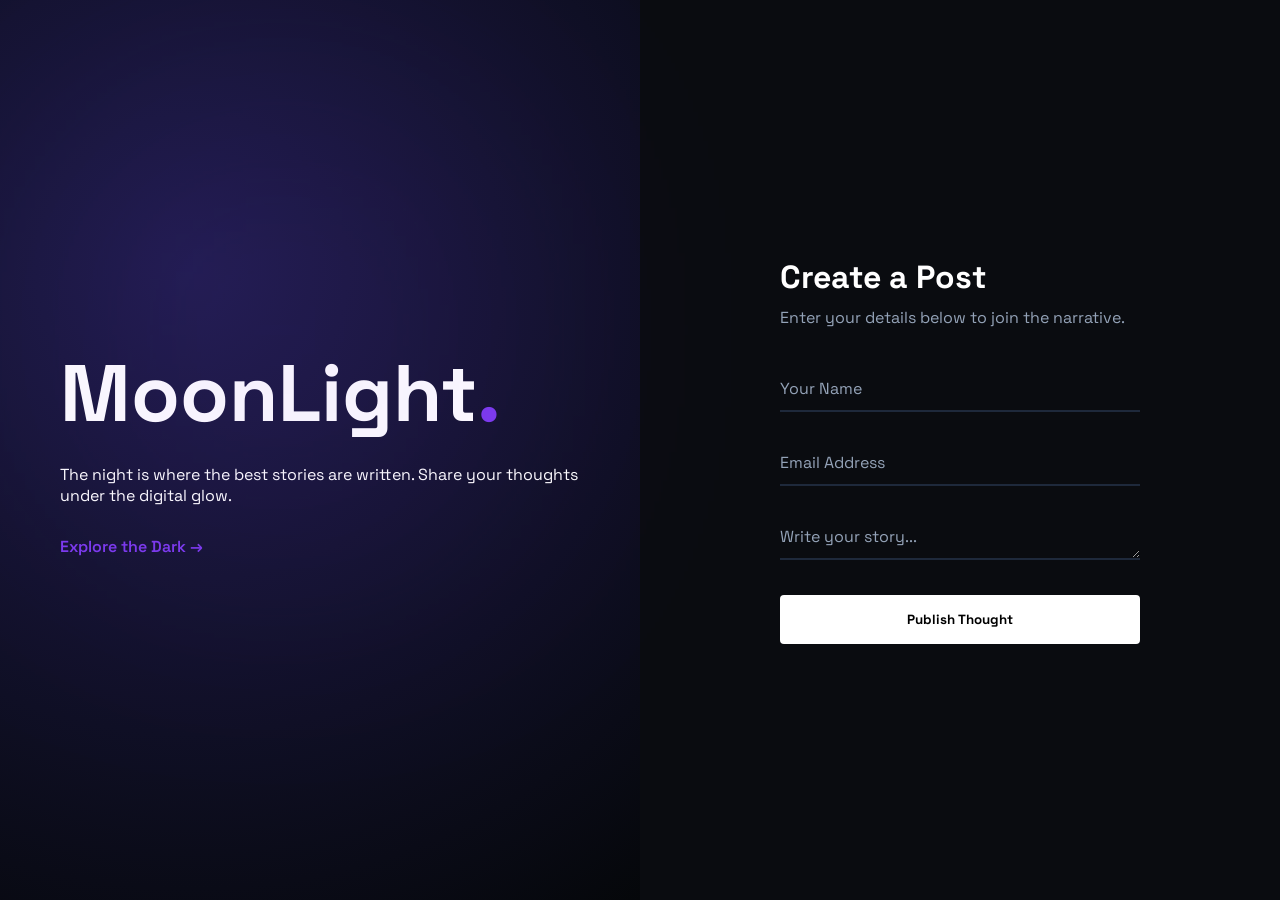
==== index.html @ 11bcf2f6 "Add files via upload" ====
<!DOCTYPE html>
<html lang="en">
<head>
    <meta charset="UTF-8">
    <meta name="viewport" content="width=device-width, initial-scale=1.0">
    <title>MoonLight | Express Yourself</title>
    <link rel="stylesheet" href="style.css">
    <link href="https://fonts.googleapis.com/css2?family=Space+Grotesk:wght@300;500;700&display=swap" rel="stylesheet">
</head>
<body>

    <main class="split-screen">
        <section class="left-panel">
            <div class="visual-content">
                <div class="moon-glow"></div>
                <h1>MoonLight<span>.</span></h1>
                <p>The night is where the best stories are written. Share your thoughts under the digital glow.</p>
                <a href="hello.html" class="explore-link">Explore the Dark →</a>
            </div>
        </section>

        <section class="right-panel">
            <div class="form-wrapper">
                <div class="form-header">
                    <h2>Create a Post</h2>
                    <p>Enter your details below to join the narrative.</p>
                </div>

                <form action="submit.php" method="POST" class="modern-form">
                    <div class="floating-group">
                        <input type="text" id="name" name="name" placeholder=" " required>
                        <label for="name">Your Name</label>
                    </div>

                    <div class="floating-group">
                        <input type="email" id="email" name="email" placeholder=" " required>
                        <label for="email">Email Address</label>
                    </div>

                    <div class="floating-group">
                        <textarea id="blog" name="blog" rows="1" placeholder=" " required></textarea>
                        <label for="blog">Write your story...</label>
                    </div>

                    <button type="submit" class="glow-button">
                        <span>Publish Thought</span>
                        <div class="button-glow"></div>
                    </button>
                </form>
            </div>
        </section>
    </main>

</body>
</html>
---- style.css ----
:root {
    --bg-dark: #05070a;
    --accent: #7c3aed;
    --accent-glow: rgba(124, 58, 237, 0.5);
    --text-dim: #94a3b8;
    --glass: rgba(255, 255, 255, 0.03);
}

* {
    margin: 0;
    padding: 0;
    box-sizing: border-box;
    font-family: 'Space Grotesk', sans-serif;
}

body {
    background-color: var(--bg-dark);
    color: #fff;
    overflow-x: hidden;
}

/* Split Screen Layout */
.split-screen {
    display: grid;
    grid-template-columns: 1fr 1fr;
    min-height: 100vh;
}

@media (max-width: 900px) {
    .split-screen { grid-template-columns: 1fr; }
    .left-panel { display: none; }
}

/* Left Panel Styling */
.left-panel {
    background: radial-gradient(circle at 30% 30%, #1e1b4b 0%, #05070a 100%);
    display: flex;
    align-items: center;
    justify-content: center;
    padding: 60px;
    position: relative;
}

.moon-glow {
    position: absolute;
    width: 300px;
    height: 300px;
    background: var(--accent);
    filter: blur(150px);
    opacity: 0.2;
    top: 20%;
    left: 20%;
}

.visual-content h1 {
    font-size: 5rem;
    font-weight: 700;
    margin-bottom: 20px;
}

.visual-content h1 span { color: var(--accent); }

.explore-link {
    display: inline-block;
    margin-top: 30px;
    color: var(--accent);
    text-decoration: none;
    font-weight: 600;
    border-bottom: 2px solid transparent;
    transition: 0.3s;
}

.explore-link:hover { border-color: var(--accent); letter-spacing: 1px; }

/* Right Panel / Form Styling */
.right-panel {
    display: flex;
    align-items: center;
    justify-content: center;
    background: #0a0c10;
}

.form-wrapper {
    width: 100%;
    max-width: 400px;
    padding: 20px;
}

.form-header h2 { font-size: 2rem; margin-bottom: 10px; }
.form-header p { color: var(--text-dim); margin-bottom: 40px; }

/* Floating Labels Logic */
.floating-group {
    position: relative;
    margin-bottom: 30px;
}

.floating-group input, .floating-group textarea {
    width: 100%;
    background: transparent;
    border: none;
    border-bottom: 2px solid #1e293b;
    padding: 10px 0;
    color: #fff;
    font-size: 1.1rem;
    outline: none;
    transition: 0.3s;
}

.floating-group label {
    position: absolute;
    left: 0;
    top: 10px;
    color: var(--text-dim);
    pointer-events: none;
    transition: 0.3s;
}

.floating-group input:focus ~ label,
.floating-group input:not(:placeholder-shown) ~ label,
.floating-group textarea:focus ~ label,
.floating-group textarea:not(:placeholder-shown) ~ label {
    top: -18px;
    font-size: 0.8rem;
    color: var(--accent);
}

.floating-group input:focus, .floating-group textarea:focus {
    border-color: var(--accent);
}

/* Unique Button */
.glow-button {
    width: 100%;
    padding: 16px;
    background: #fff;
    color: #000;
    border: none;
    border-radius: 4px;
    font-weight: 700;
    cursor: pointer;
    position: relative;
    overflow: hidden;
    transition: 0.3s;
}

.glow-button:hover {
    background: var(--accent);
    color: #fff;
    box-shadow: 0 0 30px var(--accent-glow);
}
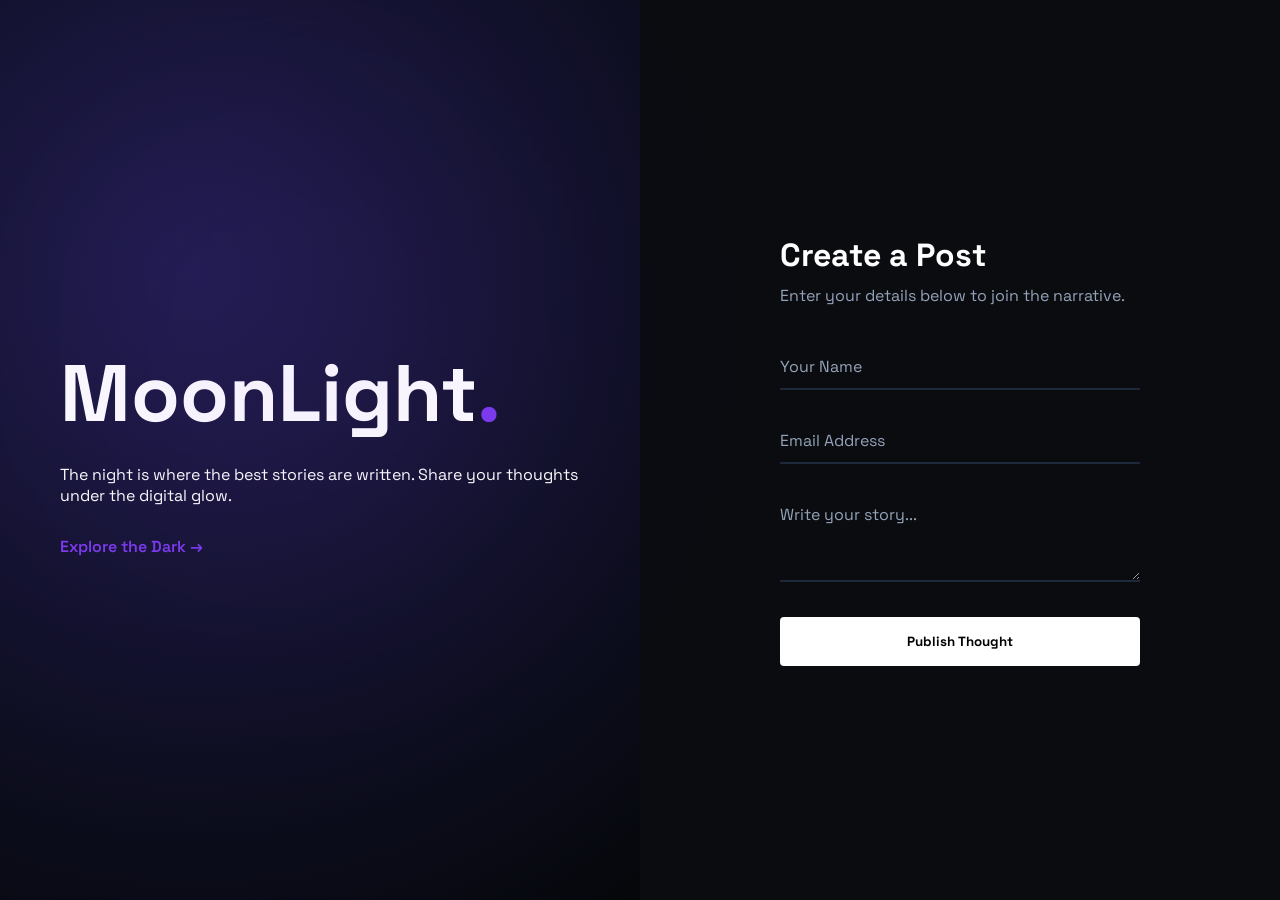
==== commit a24ad4ba: "Fix form field names and textarea row count Updated the form field names and adjusted the textarea r" ====
--- a/index.html
+++ b/index.html
@@ -38,8 +38,8 @@
                     </div>
 
                     <div class="floating-group">
-                        <textarea id="blog" name="blog" rows="1" placeholder=" " required></textarea>
-                        <label for="blog">Write your story...</label>
+                        <textarea id="message" name="message" rows="3" placeholder=" " required></textarea>
+                        <label for="message">Write your story...</label>
                     </div>
 
                     <button type="submit" class="glow-button">
@@ -52,4 +52,4 @@
     </main>
 
 </body>
-</html>+</html>
